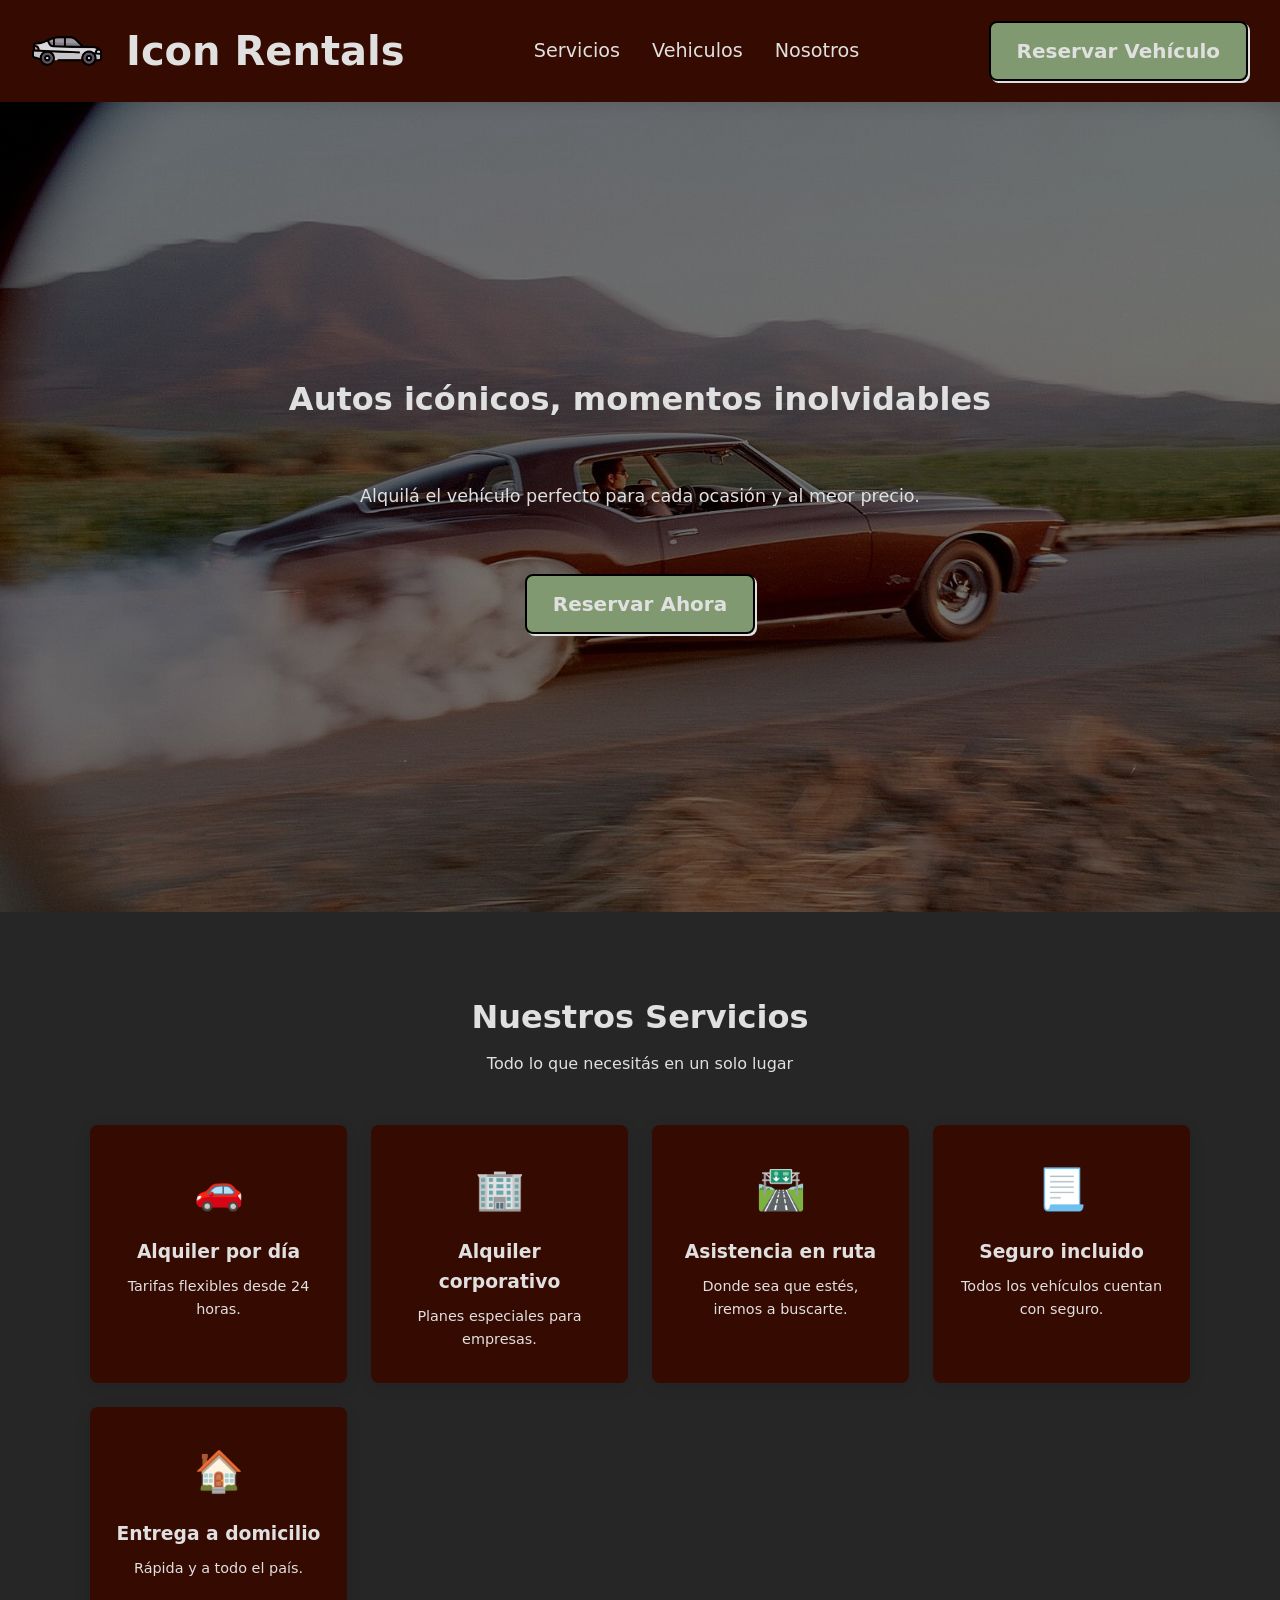
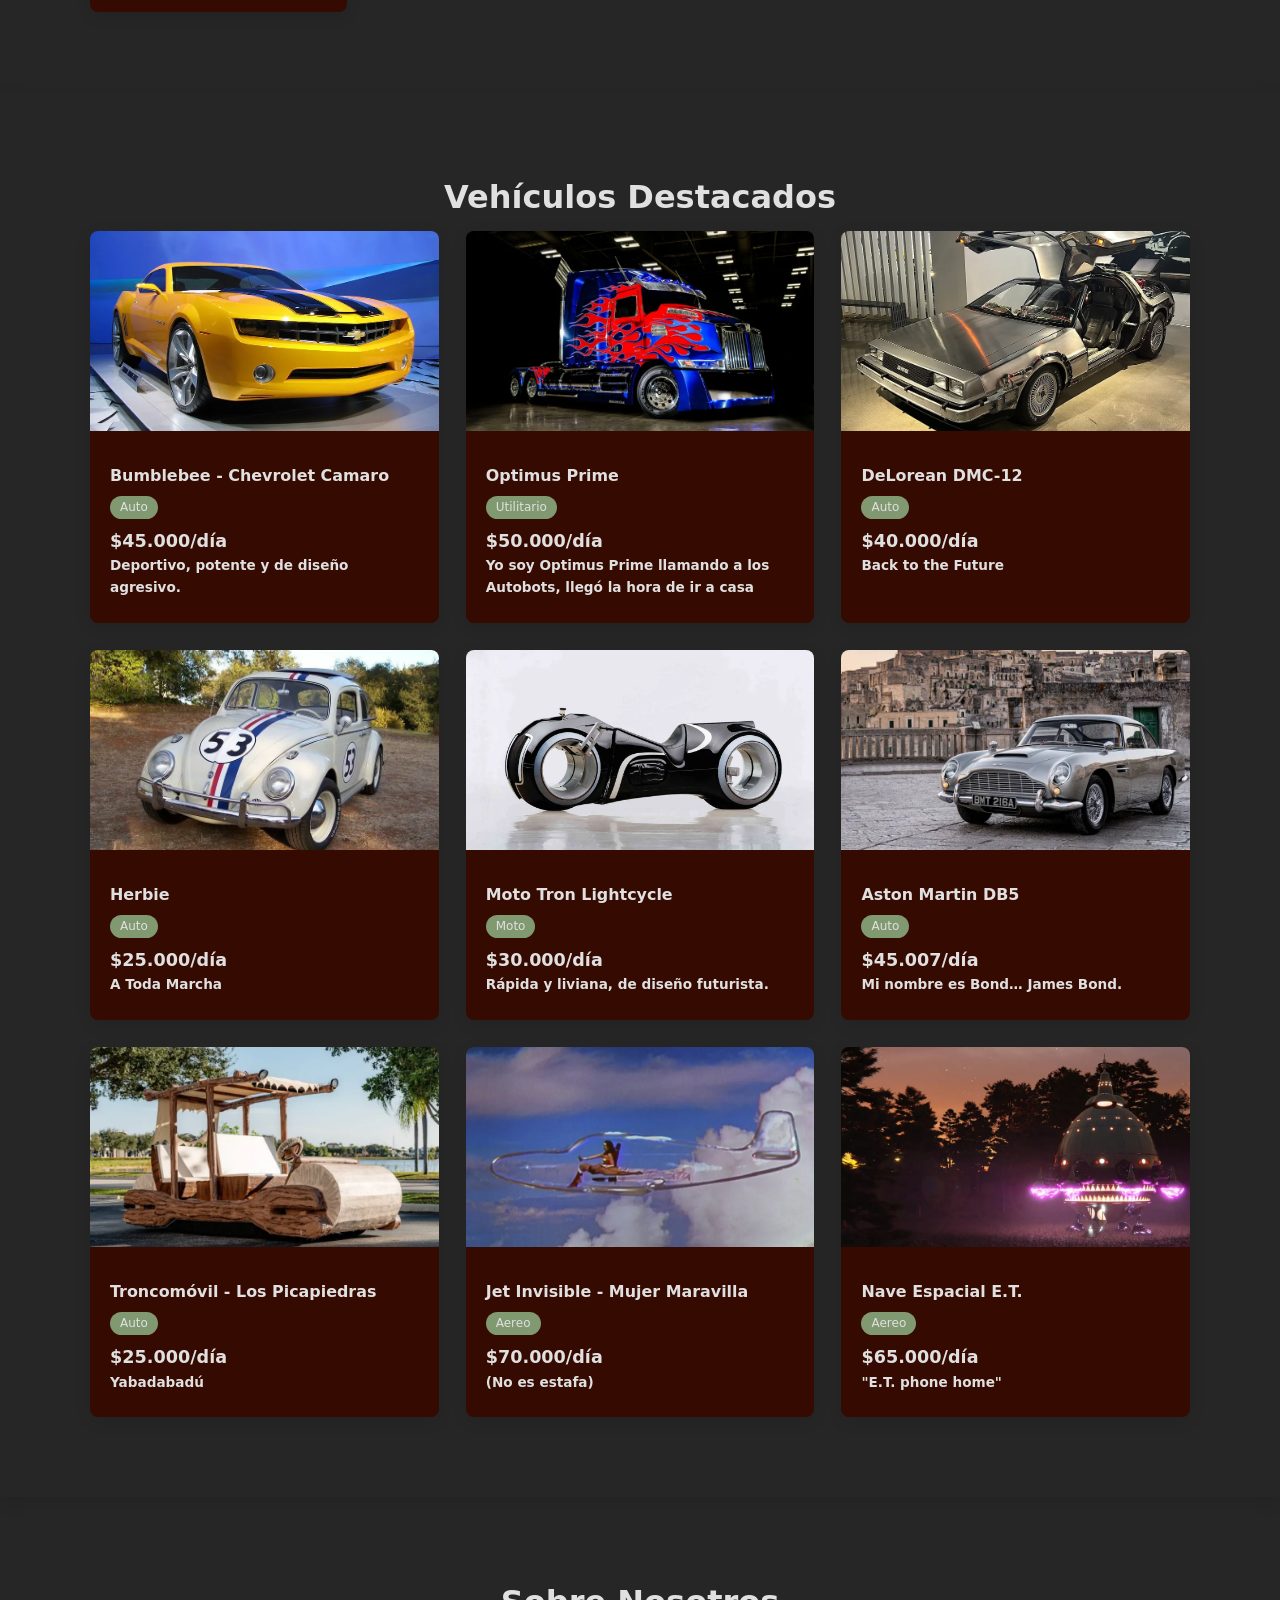
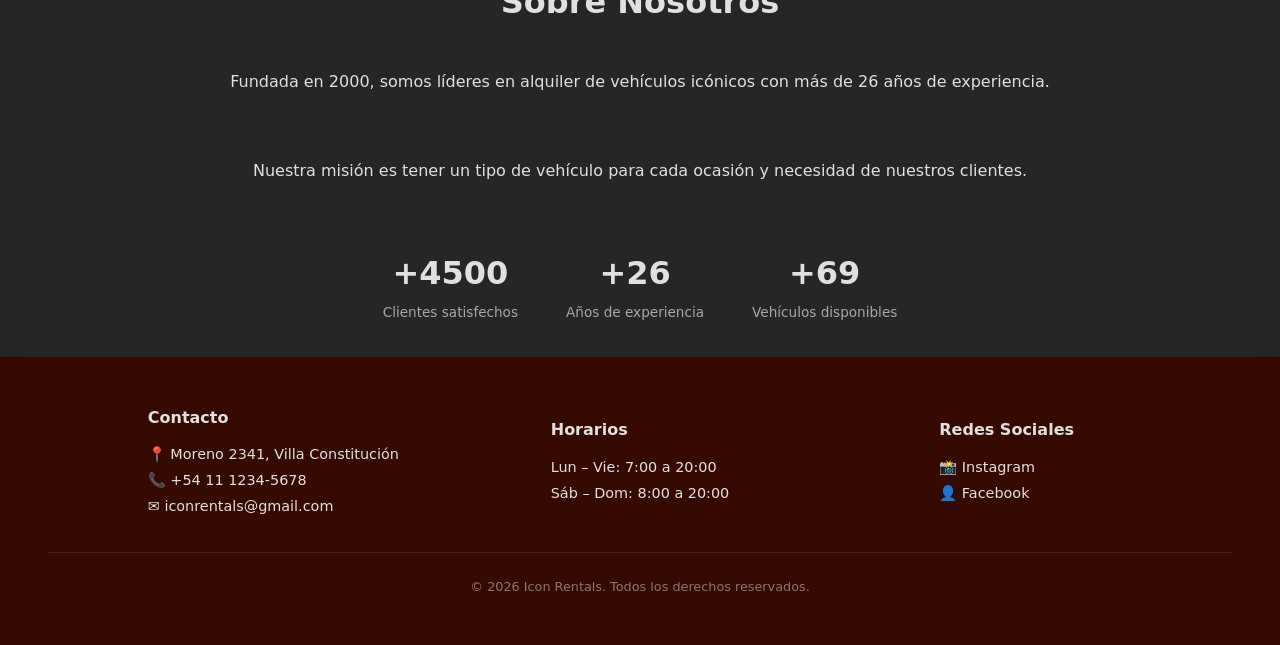
==== index.html @ 8cebfb20 "Primer commit Icon Rentals" ====
<!doctype html>
<html lang="es">
  <head>
    <meta charset="UTF-8" />
    <meta name="viewport" content="width=device-width, initial-scale=1.0" />
    <title>Icon Rentals</title>
    <link rel="stylesheet" href="style.css" />
    <link rel="stylesheet" href="landing.css" />
    <link rel="Shortcut Icon" href="public/logoAuto.png" />
  </head>
  <body>
    <header>
      <nav class="navbar">
        <div class="navbar_logo">
          <img
            src="public/logoAuto.png"
            alt="Logo Icon Rentals"
            title="Icon Rentals"
          />
          <span>Icon Rentals</span>
        </div>
        <ul class="navbar_menu">
          <li><a href="#servicios">Servicios</a></li>
          <li><a href="#vehiculos">Vehiculos</a></li>
          <li><a href="#nosotros">Nosotros</a></li>
        </ul>

        <a href="reserva.html" class="btn">Reservar Vehículo</a>
      </nav>
    </header>

    <main>
      <section id="hero" class="hero">
        <h1 class="hero_titulo">Autos icónicos, momentos inolvidables</h1>
        <p class="hero_texto">
          Alquilá el vehículo perfecto para cada ocasión y al meor precio.
        </p>

        <a href="reserva.html" class="btn">Reservar Ahora</a>
      </section>

      <section id="servicios" class="servicios">
        <h2 class="seccion_titulo">Nuestros Servicios</h2>
        <p class="seccion_subtitulo">Todo lo que necesitás en un solo lugar</p>

        <div class="servicios_grid">
          <article class="servicio-card">
            <span class="servicio-card_icono">🚗</span>
            <h3>Alquiler por día</h3>
            <p>Tarifas flexibles desde 24 horas.</p>
          </article>

          <article class="servicio-card">
            <span class="servicio-card_icono">🏢</span>
            <h3>Alquiler corporativo</h3>
            <p>Planes especiales para empresas.</p>
          </article>

          <article class="servicio-card">
            <span class="servicio-card_icono">🛣️</span>
            <h3>Asistencia en ruta</h3>
            <p>Donde sea que estés, iremos a buscarte.</p>
          </article>

          <article class="servicio-card">
            <span class="servicio-card_icono">📃</span>
            <h3>Seguro incluido</h3>
            <p>Todos los vehículos cuentan con seguro.</p>
          </article>

          <article class="servicio-card">
            <span class="servicio-card_icono">🏠</span>
            <h3>Entrega a domicilio</h3>
            <p>Rápida y a todo el país.</p>
          </article>
        </div>
      </section>

      <section id="vehiculos" class="vehiculos">
        <h2 class="seccion_titulo">Vehículos Destacados</h2>

        <div class="vehiculos_grid">
          <article class="vehiculo-card">
            <img
              src="public/bumblebee.jpg"
              alt="Bumblebee, Chevrolet Camaro 2016"
              class="vehiculo-card_img"
            />
            <div class="vehiculo-card_info">
              <h3>Bumblebee - Chevrolet Camaro</h3>
              <span>Auto</span>
              <div class="vehiculo-card_footer">
                <strong class="vehiculo-card_precio">$45.000/día</strong>
              </div>
              <p>Deportivo, potente y de diseño agresivo.</p>
            </div>
          </article>

          <article class="vehiculo-card">
            <img
              src="public/optimusPrime.webp"
              alt="Camión Optimus Prime"
              class="vehiculo-card_img"
            />
            <div class="vehiculo-card_info">
              <h3>Optimus Prime</h3>
              <span>Utilitario</span>
              <div class="vehiculo-card_footer">
                <strong class="vehiculo-card_precio">$50.000/día</strong>
              </div>
              <p>
                Yo soy Optimus Prime llamando a los Autobots, llegó la hora de
                ir a casa
              </p>
            </div>
          </article>

          <article class="vehiculo-card">
            <img
              src="public/delorean.webp"
              alt="CDeLorean DMC-12 de Volver al Futuro"
              class="vehiculo-card_img"
            />
            <div class="vehiculo-card_info">
              <h3>DeLorean DMC-12</h3>
              <span>Auto</span>
              <div class="vehiculo-card_footer">
                <strong class="vehiculo-card_precio">$40.000/día</strong>
              </div>
              <p>Back to the Future</p>
            </div>
          </article>

          <article class="vehiculo-card">
            <img
              src="public/herbie.webp"
              alt="Herbie, 1963 Volkswagen Beetle"
              class="vehiculo-card_img"
            />
            <div class="vehiculo-card_info">
              <h3>Herbie</h3>
              <span>Auto</span>
              <div class="vehiculo-card_footer">
                <strong class="vehiculo-card_precio">$25.000/día</strong>
              </div>
              <p>A Toda Marcha</p>
            </div>
          </article>

          <article class="vehiculo-card">
            <img
              src="public/motoTron.webp"
              alt="Moto Tron Lightcycle"
              class="vehiculo-card_img"
            />
            <div class="vehiculo-card_info">
              <h3>Moto Tron Lightcycle</h3>
              <span>Moto</span>
              <div class="vehiculo-card_footer">
                <strong class="vehiculo-card_precio">$30.000/día</strong>
              </div>
              <p>Rápida y liviana, de diseño futurista.</p>
            </div>
          </article>

          <article class="vehiculo-card">
            <img
              src="public/astonMartinBond.webp"
              alt="Aston Martin DB5 de james bond"
              class="vehiculo-card_img"
            />
            <div class="vehiculo-card_info">
              <h3>Aston Martin DB5</h3>
              <span>Auto</span>
              <div class="vehiculo-card_footer">
                <strong class="vehiculo-card_precio">$45.007/día</strong>
              </div>
              <p>Mi nombre es Bond… James Bond.</p>
            </div>
          </article>

          <article class="vehiculo-card">
            <img
              src="public/troncoMovil.webp"
              alt="CTroncomóvil de Los Picapiedras"
              class="vehiculo-card_img"
            />
            <div class="vehiculo-card_info">
              <h3>Troncomóvil - Los Picapiedras</h3>
              <span>Auto</span>
              <div class="vehiculo-card_footer">
                <strong class="vehiculo-card_precio">$25.000/día</strong>
              </div>
              <p>Yabadabadú</p>
            </div>
          </article>

          <article class="vehiculo-card">
            <img
              src="public/jetInvisibleMM.webp"
              alt="CJet Invisible de la Mujer Maravilla"
              class="vehiculo-card_img"
            />
            <div class="vehiculo-card_info">
              <h3>Jet Invisible - Mujer Maravilla</h3>
              <span>Aereo</span>
              <div class="vehiculo-card_footer">
                <strong class="vehiculo-card_precio">$70.000/día</strong>
              </div>
              <p>(No es estafa)</p>
            </div>
          </article>

          <article class="vehiculo-card">
            <img
              src="public/e.t..webp"
              alt="e.t. spaceship (U.F.O.)"
              class="vehiculo-card_img"
            />
            <div class="vehiculo-card_info">
              <h3>Nave Espacial E.T.</h3>
              <span>Aereo</span>
              <div class="vehiculo-card_footer">
                <strong class="vehiculo-card_precio">$65.000/día</strong>
              </div>
              <p>"E.T. phone home"</p>
            </div>
          </article>
        </div>
      </section>

      <section id="nosotros" class="nosotros">
        <h2 class="seccion_titulo">Sobre Nosotros</h2>
        <p class="nosotros">
          Fundada en 2000, somos líderes en alquiler de vehículos icónicos con
          más de 26 años de experiencia.
        </p>
        <p class="nosotros">
          Nuestra misión es tener un tipo de vehículo para cada ocasión y
          necesidad de nuestros clientes.
        </p>
        <div class="nosotros_stats">
          <div class="stat">
            <strong>+4500</strong>
            <span>Clientes satisfechos</span>
          </div>
          <div class="stat">
            <strong>+26</strong>
            <span>Años de experiencia</span>
          </div>
          <div class="stat">
            <strong>+69</strong>
            <span>Vehículos disponibles</span>
          </div>
        </div>
      </section>
    </main>

    <footer class="footer">
      <div class="footer_grid">
        <div class="footer_col">
          <h4>Contacto</h4>
          <address>
            <p>📍 Moreno 2341, Villa Constitución</p>
            <p>📞 +54 11 1234-5678</p>
            <p>✉️ iconrentals@gmail.com</p>
          </address>
        </div>

        <div class="footer_col">
          <h4>Horarios</h4>
          <p>Lun – Vie: 7:00 a 20:00</p>
          <p>Sáb – Dom: 8:00 a 20:00</p>
        </div>

        <div class="footer_col">
          <h4>Redes Sociales</h4>
          <div class="footer_redes">
            <a href="https://www.instagram.com" aria-label="Instagram"
              >📸 Instagram</a
            >
            <a href="https://www.facebook.com" aria-label="Facebook"
              >👤 Facebook</a
            >
          </div>
        </div>
      </div>
      <p class="footer_copy">
        © 2026 Icon Rentals. Todos los derechos reservados.
      </p>
    </footer>
  </body>
</html>
---- style.css ----
:root {
  --primario: #350a01;
  --fondo: #262626;
  --texto: #e0e0e0;
  --sombra: 0 4px 15px rgba(0, 0, 0, 0.1);
  --radio: 8px;
  --transition: all 0.3s ease;
  --font-family:
    system-ui, -apple-system, BlinkMacSystemFont, "Segoe UI", Roboto, Oxygen,
    Ubuntu, Cantarell, "Open Sans", "Helvetica Neue", sans-serif;

  /* BOTON */
  .btn {
    background: #809970;
    font-family: var(--font-family);
    text-decoration: none;
    color: var(--texto);
    padding: 0.6em 1.3em;
    font-weight: 800;
    font-size: 20px;
    border: 2px solid black;
    border-radius: 0.4em;
    box-shadow: 0.1em 0.1em;
    cursor: pointer;

    display: inline-flex;
    align-items: center;
    justify-content: center;
  }
  .btn:hover {
    transform: translate(-0.05em, -0.05em);
    box-shadow: 0.2em 0.2em;
  }
  .btn:active {
    transform: translate(0.05em, 0.05em);
    box-shadow: 0.1em 0.1em;
  }
  /* BOTON */
}

/* RESET BASICO */
*,
*::before,
*::after {
  margin: 0;
  padding: 0;
  box-sizing: border-box;
}
body {
  font-family: var(--font-family);
  color: var(--texto);
  background-color: var(--fondo);
  line-height: 1.6;
}
/* RESET BASICO */

/* HEADER */
.navbar {
  display: flex;
  justify-content: space-between;
  align-items: center;
  padding: 1rem 2rem;
  background: var(--primario);
  position: sticky;
  top: 0;
  z-index: 100;
  box-shadow: var(--sombra);
}
.navbar_logo {
  display: flex;
  align-items: center;
  gap: 1.5rem;
  color: var(--texto);
  font-weight: 700;
  font-size: 2.5rem;
}
.navbar_logo img {
  width: 70px;
}
.navbar_menu {
  display: flex;
  gap: 2rem;
  list-style: none;
  justify-content: space-evenly;
}
.navbar_menu a {
  color: var(--texto);
  font-size: 1.2rem;
  text-decoration: none;
}
.navbar_menu a:hover {
  opacity: 0.75;
}
/* HEADER */

/* FOOTER */
.footer {
  background: var(--primario);
  color: var(--texto);
  padding: 3rem;
  gap: 3rem;
  box-shadow: var(--sombra);
}
.footer_grid {
  display: grid;
  grid-template-columns: repeat(auto-fit, minmax(180px, 1fr));
  max-width: 1100px;
  margin: 0 auto 2rem;
  justify-items: center;
  align-items: center;
}
.footer_col address {
  font-size: 0.9rem;
  font-style: normal;
  line-height: 2;
}
.footer_redes {
  display: flex;
  flex-direction: column;
}
.footer_redes a:hover {
  opacity: 0.8;
}
.footer_copy {
  text-align: center;
  font-size: 0.8rem;
  opacity: 0.5;
  border-top: 0.5px solid rgba(255, 255, 255, 0.2);
  padding-top: 1.5rem;
}

.footer_col h4 {
  font-size: 1rem;
  margin-bottom: 0.75rem;
  color: var(--texto);
}
.footer_col p,
.footer_redes a {
  font-size: 0.9rem;
  line-height: 1.8;
  color: var(--texto);
  text-decoration: none;
}
/* FOOTER */

/* MEDIA QUERIES */
/* ── Tablets (≤ 768px) ── */
@media (max-width: 768px) {
  /* Header: menú debajo del logo */
  .navbar {
    flex-wrap: wrap;
    gap: 1rem;
    padding: 1rem;
  }
  .navbar_menu {
    width: 100%;
    justify-content: center;
    gap: 1rem;
  }
  /* Nosotros: de 2 columnas a 1 */
  .nosotros_contenido {
    flex-direction: column;
  }
  .nosotros_stats {
    flex-direction: column;
  }
  /* Formulario: dos columnas a una */
  .dos-col {
    grid-template-columns: 1fr;
  }
}
/* ── Celulares (≤ 480px) ── */
@media (max-width: 480px) {
  .navbar_menu {
    flex-direction: column;
    align-items: center;
    gap: 0.5rem;
  }
  .nosotros_stats {
    flex-direction: column;
    gap: 1rem;
  }
  .form-botones {
    flex-direction: column;
  }
  .form-botones .btn {
    width: 100%;
    text-align: center;
  }
}
/* ── (≤ 320px) ── */
@media (max-width: 320px) {
  body {
    font-size: 14px;
  }
  .hero_titulo {
    font-size: 1.6rem;
  }
  .formulario-page {
    padding: 0 0.75rem 2rem;
  }
  .form-reserva fieldset {
    padding: 1rem;
  }
}
/* Mínimo requerido */
@media (max-width: 300px) {
  body {
    font-size: 13px;
  }
  .navbar {
    padding: 0.5rem;
  }
  .btn {
    font-size: 0.9rem;
    padding: 0.6rem;
  }
}
/* MEDIA QUERIES */
---- landing.css ----
/* HERO SECTION */
.hero {
  min-height: 90vh;
  background-image:
    linear-gradient(rgba(0, 0, 0, 0.55), rgba(0, 0, 0, 0.55)),
    url("public/banner.jpeg");
  background-size: cover;
  background-position: center;
  display: flex;
  flex-direction: column;
  align-items: center;
  justify-content: center;
  text-align: center;
  padding: 2rem;
  gap: 2rem;
}
.hero_titulo {
  font-family: var(--font-family);
  font-size: 2rem;
  line-height: 1.2;
}
.hero_texto {
  font-size: 1.1rem;
  padding: 2rem;
}
/* HERO SECTION */

/* SERVICIOS */
/* Estilos reutilizables para todas las secciones */
.seccion_titulo {
  font-size: 2rem;
  color: var(--texto);
  margin-bottom: 0.5rem;
}
.seccion_subtitulo {
  margin-bottom: 3rem;
}
.servicios {
  padding: 5rem 2rem;
  text-align: center;
  box-shadow: var(--sombra);
}
.servicios_grid {
  display: grid;
  grid-template-columns: repeat(auto-fit, minmax(220px, 1fr));
  gap: 1.5rem;
  max-width: 1100px;
  margin: 0 auto;
  justify-content: center;
}
.servicio-card {
  background: var(--primario);
  border-radius: var(--radio);
  padding: 2rem 1.5rem;
  text-align: center;
  box-shadow: var(--sombra);
  transition: transform 0.2s;
}
.servicio-card:hover {
  transform: translateY(-4px);
}
.servicio-card_icono {
  font-size: 2.5rem;
}
.servicio-card h3 {
  margin: 1rem 0 0.5rem;
  color: var(--texto);
}
.servicio-card p {
  font-size: 0.9rem;
  color: var(--texto);
}
/* SERVICIOS */

/* VEHICULOS */
.vehiculos {
  text-align: center;
  padding: 5rem 2rem;
  margin-bottom: 3rem;
  background: var(--fondo);
  box-shadow: var(--sombra);
}
.vehiculos_grid {
  display: grid;
  grid-template-columns: repeat(auto-fit, minmax(280px, 1fr));
  gap: 1.7rem;
  max-width: 1100px;
  margin: 0 auto;
}
.vehiculo-card {
  text-align: left;
  border-radius: var(--radio);
  overflow: hidden;
  box-shadow: var(--sombra);
  background: var(--primario);
  transition: transform 0.2s;
}
.vehiculo-card:hover {
  transform: translateY(-4px);
}
.vehiculo-card_img {
  width: 100%;
  height: 200px;
  object-fit: cover;
}
.vehiculo-card_info {
  padding: 1rem 1.25rem;
  font-size: 0.85rem;

  font-weight: 600;
  margin-top: 0.5rem;
  margin-bottom: 0.5rem;
}
.vehiculo-card_footer {
  display: flex;
  justify-content: space-between;
  align-items: center;
}
.vehiculo-card_precio {
  font-size: 1.1rem;
}
.vehiculo-card_info span {
  background: #809970;
  color: var(--texto);
  font-size: 0.75rem;
  font-weight: 500;
  padding: 2px 10px;
  border-radius: 20px;
  display: inline-block;
  margin-top: 0.5rem;
  margin-bottom: 0.5rem;
}
/* VEHICULOS */

/* NOSOTROS */
.nosotros {
  padding: 2rem;
  text-align: center;
  gap: 3rem;
  align-items: center;
  max-width: 1100px;
  margin: 0 auto;
}
.nosotros_stats {
  display: flex;
  align-items: center;
  justify-content: center;
  gap: 3rem;
  margin-top: 2rem;
  flex: 1;
}
.stat strong {
  display: block;
  font-size: 2rem;
  font-weight: 700;
}
.stat span {
  font-size: 0.85rem;
  opacity: 0.7;
}
/* NOSOTROS */
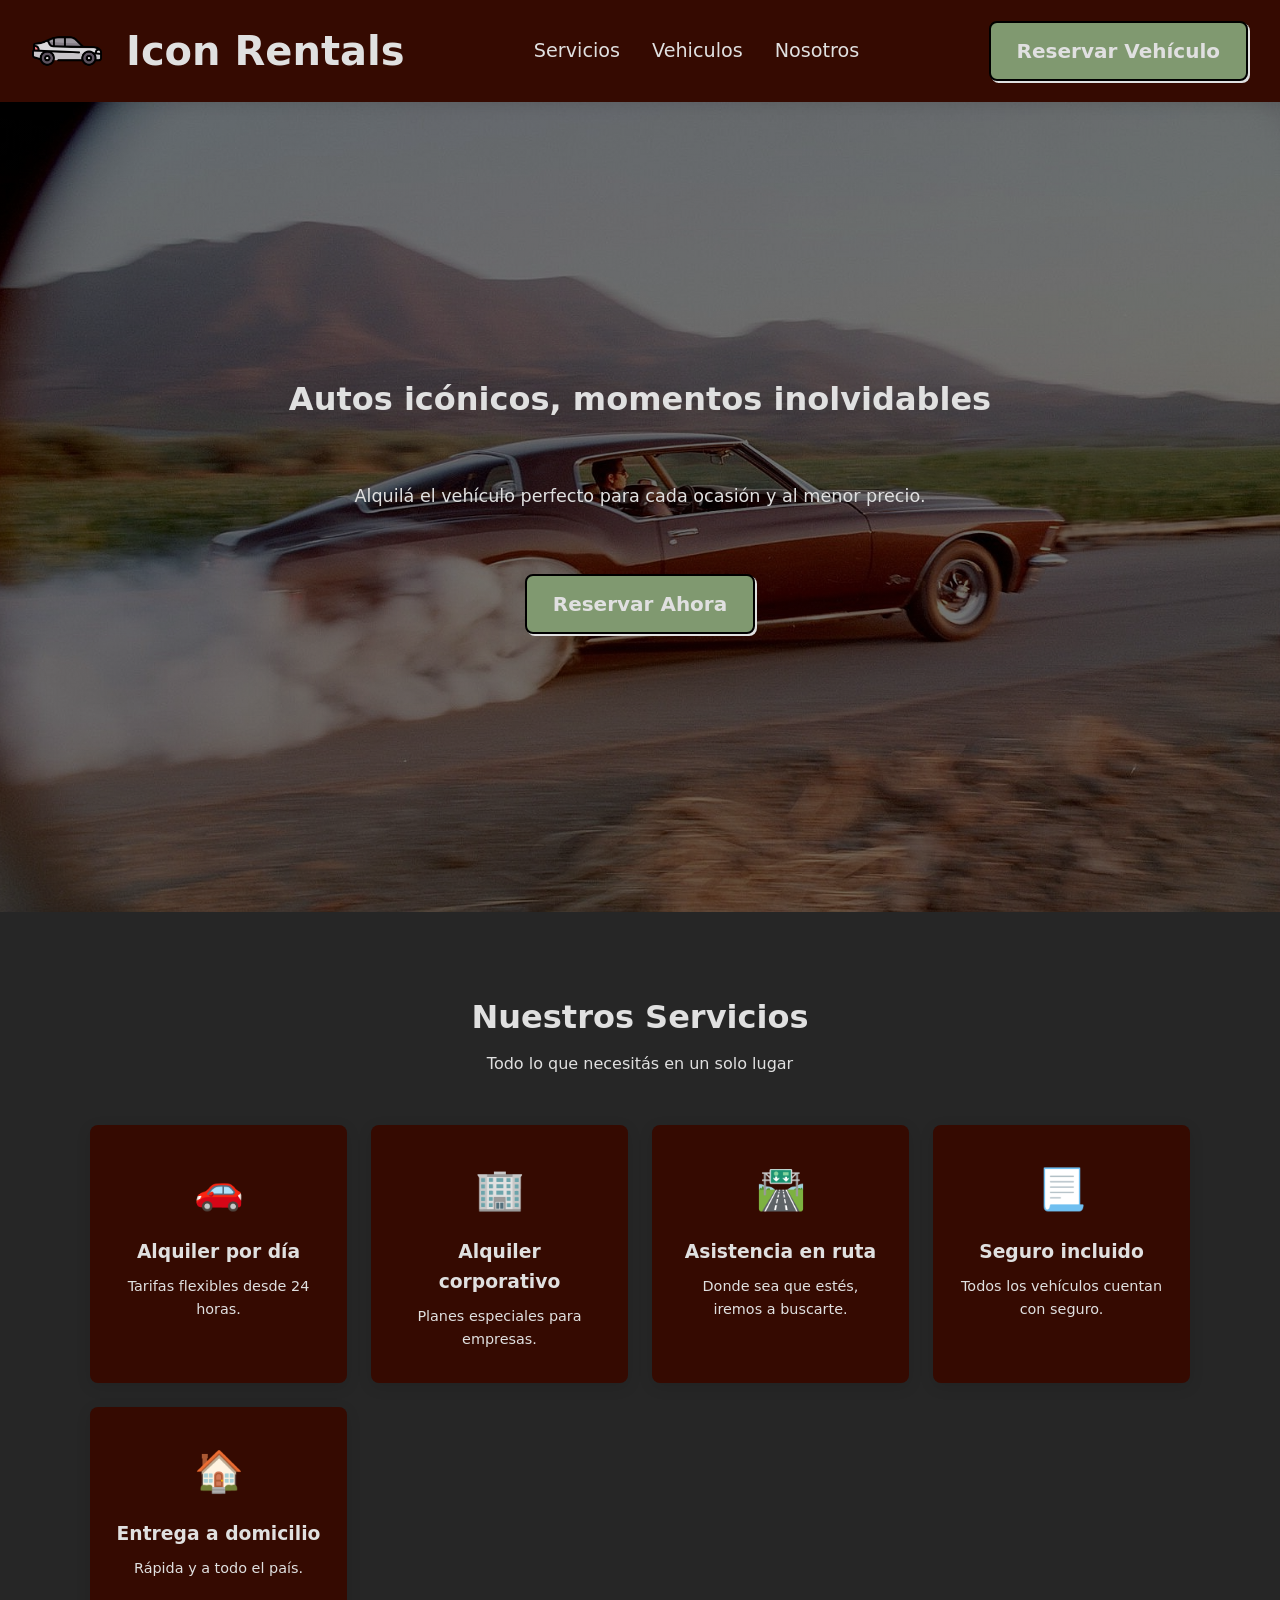
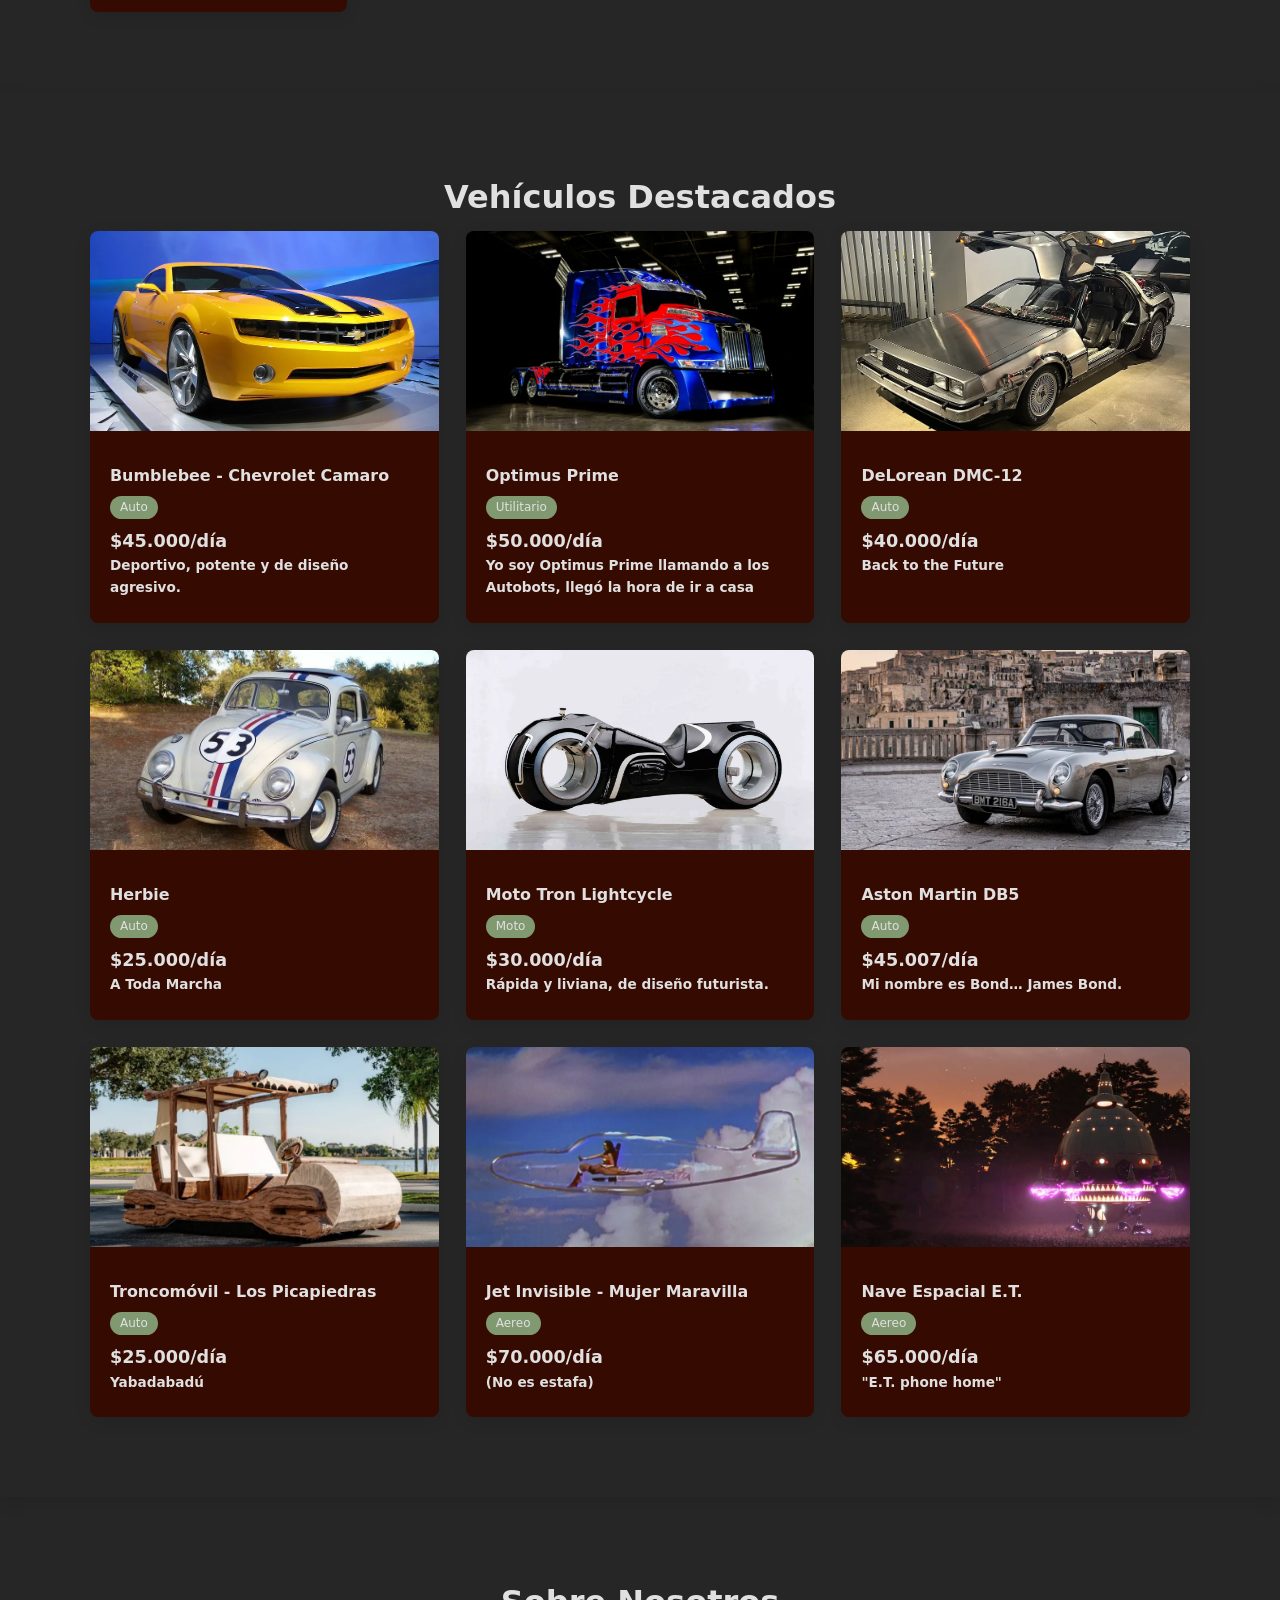
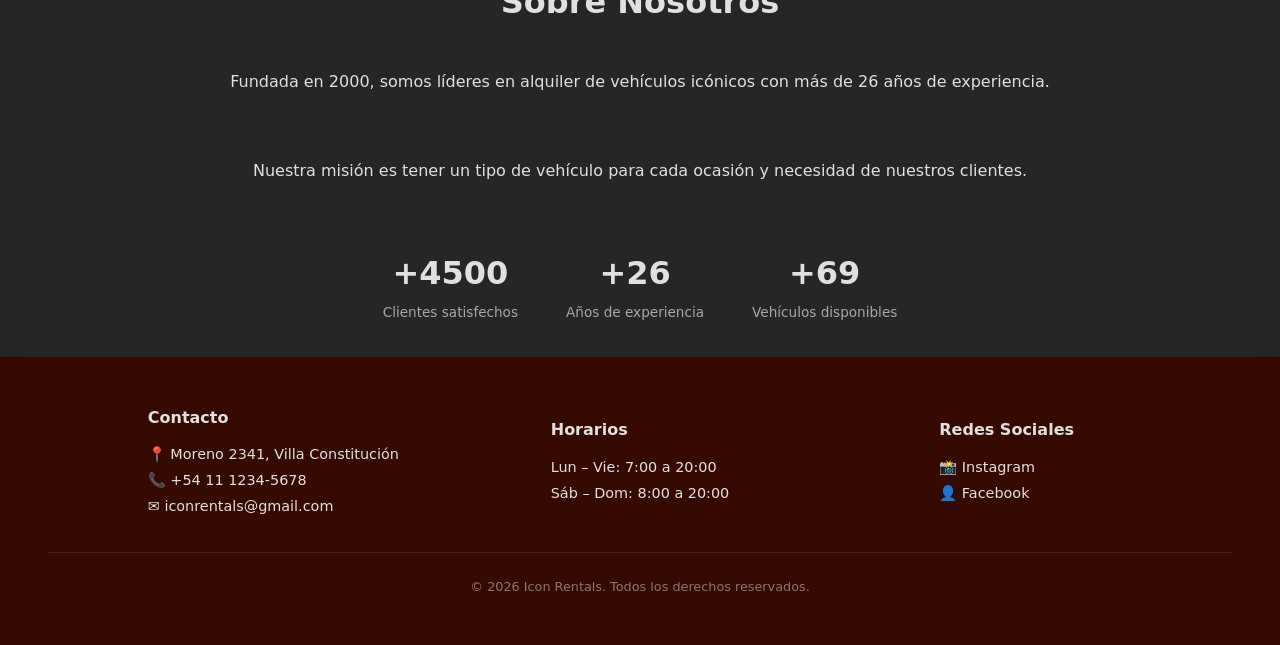
==== commit b7cc1b91: "Pequeño arreglo de error de tipeo, navbar y footer mobile" ====
--- a/index.html
+++ b/index.html
@@ -33,7 +33,7 @@
       <section id="hero" class="hero">
         <h1 class="hero_titulo">Autos icónicos, momentos inolvidables</h1>
         <p class="hero_texto">
-          Alquilá el vehículo perfecto para cada ocasión y al meor precio.
+          Alquilá el vehículo perfecto para cada ocasión y al menor precio.
         </p>
 
         <a href="reserva.html" class="btn">Reservar Ahora</a>
--- a/style.css
+++ b/style.css
@@ -152,6 +152,10 @@
     gap: 1rem;
     padding: 1rem;
   }
+  .navbar .btn {
+    width: 90%;
+    text-align: center;
+  }
   .navbar_menu {
     width: 100%;
     justify-content: center;
@@ -176,6 +180,10 @@
     align-items: center;
     gap: 0.5rem;
   }
+  .navbar .btn {
+    width: 90%;
+    text-align: center;
+  }
   .nosotros_stats {
     flex-direction: column;
     gap: 1rem;
@@ -186,6 +194,24 @@
   .form-botones .btn {
     width: 100%;
     text-align: center;
+  }
+
+  .footer {
+    padding: 2rem 1.5rem;
+  }
+  .footer_grid {
+    grid-template-columns: 1fr;
+    gap: 1.5rem;
+    justify-items: start;
+  }
+  .footer_col {
+    width: 100%;
+  }
+  .footer_col h4 {
+    margin-bottom: 0.5rem;
+  }
+  .footer_redes {
+    align-items: flex-start;
   }
 }
 /* ── (≤ 320px) ── */
@@ -215,5 +241,9 @@
     font-size: 0.9rem;
     padding: 0.6rem;
   }
+  .navbar .btn {
+    width: 90%;
+    text-align: center;
+  }
 }
 /* MEDIA QUERIES */
